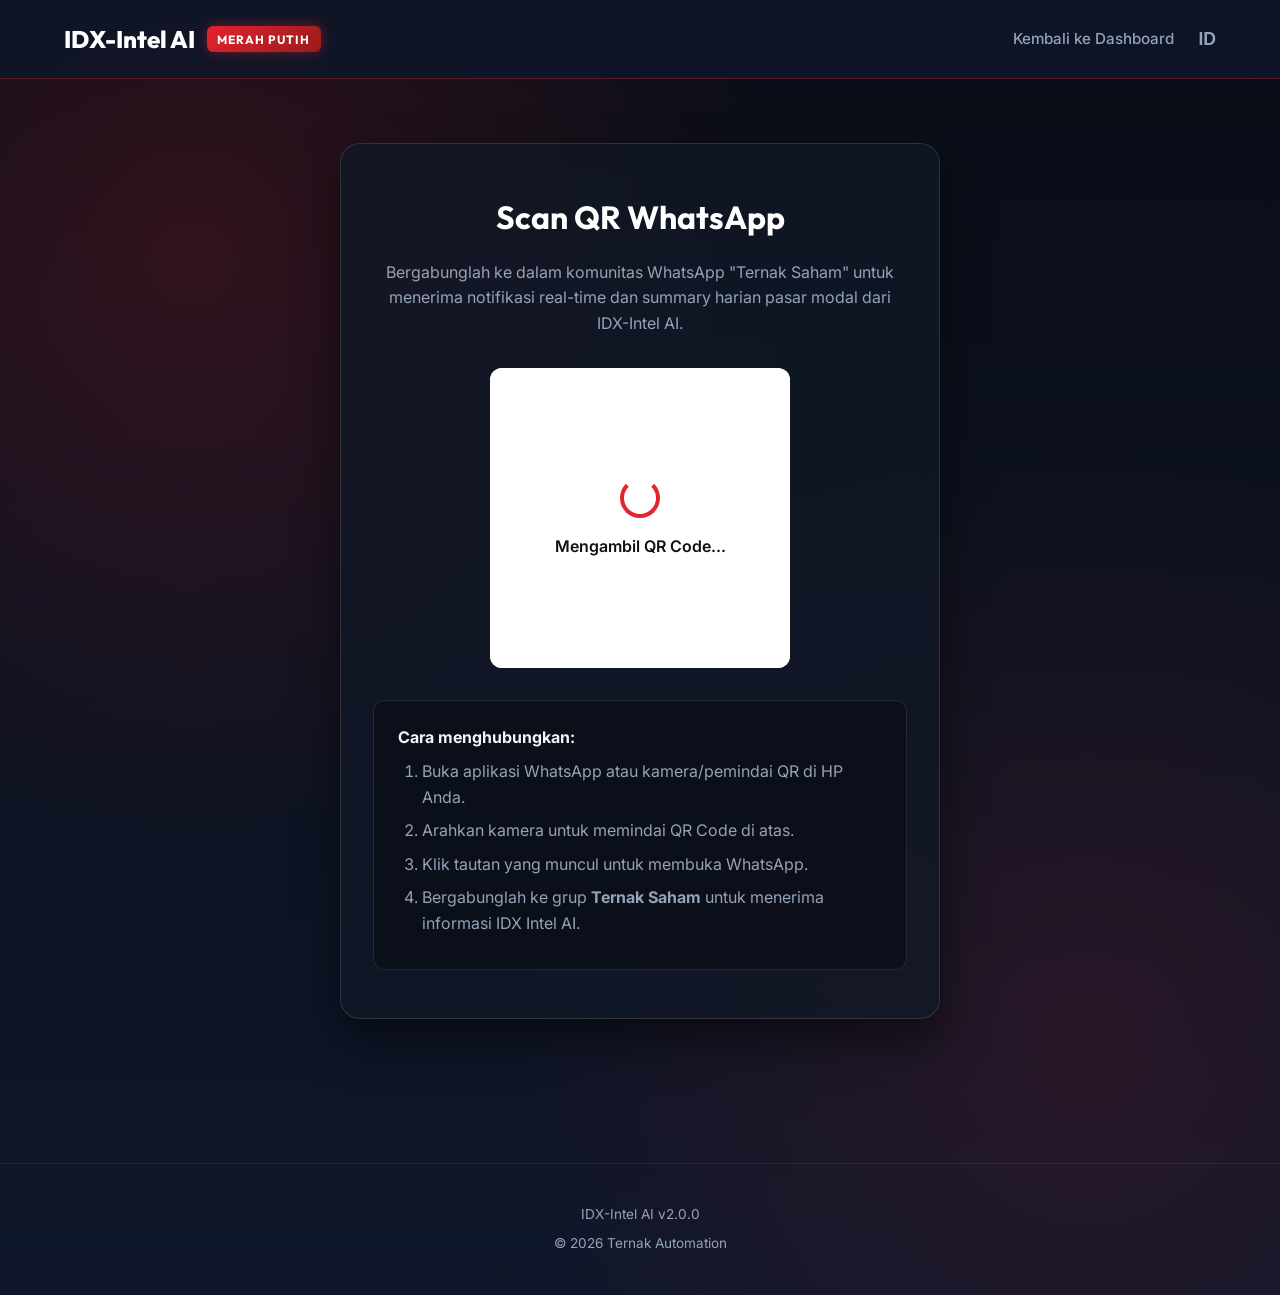
==== frontend/connect.html @ 6bd1521f "feat: initial commit for IDX-Intel AI fullstack monorepo" ====
<!DOCTYPE html>
<html lang="id">
<head>
    <meta charset="UTF-8">
    <meta name="viewport" content="width=device-width, initial-scale=1.0">
    <title>Connect WhatsApp - IDX-Intel AI</title>
    
    <!-- Google Fonts: Outfit & Inter -->
    <link rel="preconnect" href="https://fonts.googleapis.com">
    <link rel="preconnect" href="https://fonts.gstatic.com" crossorigin>
    <link href="https://fonts.googleapis.com/css2?family=Inter:wght@400;500;600;700&family=Outfit:wght@600;700;800&display=swap" rel="stylesheet">
    
    <!-- Shared Styles -->
    <link rel="stylesheet" href="/frontend/style.css">
    
    <style>
        .connect-container {
            max-width: 600px;
            margin: 4rem auto;
            background: var(--card-bg);
            border: 1px solid var(--card-border);
            border-radius: 20px;
            padding: 3rem 2rem;
            text-align: center;
            backdrop-filter: blur(12px);
            box-shadow: 0 20px 45px rgba(0, 0, 0, 0.5);
        }

        .qr-placeholder {
            width: 300px;
            height: 300px;
            background: #FFFFFF;
            margin: 2rem auto;
            border-radius: 12px;
            display: flex;
            align-items: center;
            justify-content: center;
            padding: 1rem;
            position: relative;
        }

        .qr-placeholder img {
            max-width: 100%;
            max-height: 100%;
            opacity: 0.5;
        }

        .qr-loading-overlay {
            position: absolute;
            inset: 0;
            background: rgba(255,255,255,0.8);
            display: flex;
            flex-direction: column;
            align-items: center;
            justify-content: center;
            color: #111;
            font-weight: 600;
            border-radius: 12px;
        }

        .spinner {
            width: 40px;
            height: 40px;
            border: 4px solid var(--merah-primary);
            border-top-color: transparent;
            border-radius: 50%;
            animation: spin 1s linear infinite;
            margin-bottom: 1rem;
        }

        @keyframes spin {
            to { transform: rotate(360deg); }
        }

        .steps {
            text-align: left;
            margin-top: 2rem;
            background: rgba(0,0,0,0.3);
            padding: 1.5rem;
            border-radius: 12px;
            border: 1px solid rgba(255,255,255,0.1);
        }

        .steps ol {
            padding-left: 1.5rem;
            color: var(--text-sub);
            margin-top: 0.5rem;
        }

        .steps li {
            margin-bottom: 0.5rem;
        }
    </style>
</head>
<body>

    <!-- NAVBAR -->
    <header class="navbar">
        <a href="index.html" class="logo">
            <span data-i18n="nav.brand">IDX-Intel AI</span>
            <span class="logo-badge" data-i18n="nav.badge">MERAH PUTIH</span>
        </a>
        <nav class="nav-links">
            <a href="index.html" class="nav-link" data-i18n="nav.back">Kembali ke Dashboard</a>
            <button id="langToggle" class="nav-link" style="background:none;border:none;cursor:pointer;font-size:1.1rem;font-weight:700;display:flex;align-items:center;gap:0.3rem;" onclick="toggleLanguage()">ID</button>
        </nav>
    </header>

    <main class="dashboard-grid">
        <div class="connect-container">
            <h2 style="font-size: 2rem; margin-bottom: 1rem;" data-i18n="connect.title">Scan QR WhatsApp</h2>
            <p style="color: var(--text-sub);" data-i18n="connect.desc">Bergabunglah ke dalam komunitas WhatsApp "Ternak Saham" untuk menerima notifikasi real-time dan summary harian pasar modal dari IDX-Intel AI.</p>
            
            <div class="qr-placeholder" id="qrContainer">
                <div class="qr-loading-overlay" id="qrLoader">
                    <div class="spinner"></div>
                    <span data-i18n="connect.loading">Mengambil QR Code...</span>
                </div>
                <!-- WAHA QR endpoint typically exposed at /api/sessions/default/auth/qr -->
                <img src="" alt="QR Code" id="qrImage" style="display:none;">
            </div>

            <div class="steps">
                <strong data-i18n="connect.instructions">Cara menghubungkan:</strong>
                <ol>
                    <li data-i18n="connect.step1">Buka aplikasi WhatsApp atau kamera/pemindai QR di HP Anda.</li>
                    <li data-i18n="connect.step2">Arahkan kamera untuk memindai QR Code di atas.</li>
                    <li data-i18n="connect.step3">Klik tautan yang muncul untuk membuka WhatsApp.</li>
                    <li data-i18n="connect.step4">Bergabunglah ke grup <b>Ternak Saham</b> untuk menerima informasi IDX Intel AI.</li>
                </ol>
            </div>
        </div>
    </main>

    <!-- FOOTER -->
    <footer class="footer">
        <p data-i18n="footer.text">IDX-Intel AI v2.0.0</p>
        <p style="margin-top: 0.5rem;" data-i18n="footer.copy">© 2026 Ternak Automation</p>
    </footer>

    <!-- i18n logic extension -->
    <script src="/frontend/i18n.js"></script>
    <script>
        // Add specific translations for connect page to the loaded dictionaries
        translations.id["nav.back"] = "Kembali ke Dashboard";
        translations.id["connect.title"] = "Scan QR WhatsApp";
        translations.id["connect.desc"] = "Bergabunglah ke dalam komunitas WhatsApp \"Ternak Saham\" untuk menerima notifikasi real-time dan summary harian pasar modal dari IDX-Intel AI.";
        translations.id["connect.loading"] = "Mengambil QR Code...";
        translations.id["connect.instructions"] = "Cara menghubungkan:";
        translations.id["connect.step1"] = "Buka aplikasi WhatsApp atau kamera/pemindai QR di HP Anda.";
        translations.id["connect.step2"] = "Arahkan kamera untuk memindai QR Code di atas.";
        translations.id["connect.step3"] = "Klik tautan yang muncul untuk membuka WhatsApp.";
        translations.id["connect.step4"] = "Bergabunglah ke grup <b>Ternak Saham</b> untuk menerima informasi IDX Intel AI.";

        translations.en["nav.back"] = "Back to Dashboard";
        translations.en["connect.title"] = "Scan WhatsApp QR";
        translations.en["connect.desc"] = "Join the \"Ternak Saham\" WhatsApp community to receive real-time notifications and daily market summaries from IDX-Intel AI.";
        translations.en["connect.loading"] = "Fetching QR Code...";
        translations.en["connect.instructions"] = "How to join:";
        translations.en["connect.step1"] = "Open WhatsApp or a QR scanner on your phone.";
        translations.en["connect.step2"] = "Point your camera to scan the QR Code above.";
        translations.en["connect.step3"] = "Tap the link that appears to open WhatsApp.";
        translations.en["connect.step4"] = "Join the <b>Ternak Saham</b> group to receive IDX Intel AI information.";

        // Mocking WAHA API QR fetch (Usually available on port 3001)
        setTimeout(() => {
            const qrLoader = document.getElementById('qrLoader');
            const qrImage = document.getElementById('qrImage');
            
            qrLoader.style.display = 'none';
            // Use the WhatsApp Group Invite link as the QR code data
            const waGroupLink = encodeURIComponent("https://chat.whatsapp.com/CJVb20tuP5XLipAsG0xHib?s=cl&p=a&mlu=4");
            qrImage.src = `https://api.qrserver.com/v1/create-qr-code/?size=250x250&data=${waGroupLink}`;
            qrImage.style.display = 'block';
            qrImage.style.opacity = '1';
        }, 2000);
    </script>
</body>
</html>
---- frontend/style.css ----
:root {
            /* MERAH PUTIH & GLASSMORPHISM DESIGN TOKENS */
            --merah-primary: #E1242E;
            --merah-glow: rgba(225, 36, 46, 0.45);
            --merah-dark: #B91C1C;
            --putih-pure: #FFFFFF;
            --putih-muted: #F8FAFC;
            --bg-dark: #090D16;
            --card-bg: rgba(17, 24, 39, 0.75);
            --card-border: rgba(255, 255, 255, 0.12);
            --badge-konglo: #DC2626;
            --badge-backdoor: #2563EB;
            --badge-irrelevant: #64748B;
            --badge-buy: #10B981;
            --text-main: #F1F5F9;
            --text-sub: #94A3B8;
        }

        * {
            box-sizing: border-box;
            margin: 0;
            padding: 0;
        }

        body {
            background-color: var(--bg-dark);
            background-image:
                radial-gradient(circle at 15% 20%, rgba(225, 36, 46, 0.18) 0%, transparent 40%),
                radial-gradient(circle at 85% 80%, rgba(225, 36, 46, 0.12) 0%, transparent 40%),
                linear-gradient(to bottom, #090D16, #0F172A);
            color: var(--text-main);
            font-family: 'Inter', -apple-system, BlinkMacSystemFont, sans-serif;
            min-height: 100vh;
            line-height: 1.6;
            overflow-x: hidden;
        }

        h1,
        h2,
        h3,
        h4 {
            font-family: 'Outfit', sans-serif;
            font-weight: 700;
            color: var(--putih-pure);
        }

        /* HEADER NAV (MERAH PUTIH EDITION) */
        .navbar {
            display: flex;
            justify-content: space-between;
            align-items: center;
            padding: 1.25rem 5%;
            background: rgba(15, 23, 42, 0.85);
            backdrop-filter: blur(16px);
            border-bottom: 1px solid rgba(225, 36, 46, 0.35);
            position: sticky;
            top: 0;
            z-index: 100;
        }

        .logo {
            display: flex;
            align-items: center;
            gap: 0.75rem;
            font-family: 'Outfit', sans-serif;
            font-size: 1.5rem;
            font-weight: 800;
            color: var(--putih-pure);
            text-decoration: none;
        }

        .logo-badge {
            background: linear-gradient(135deg, var(--merah-primary), #991B1B);
            color: var(--putih-pure);
            padding: 0.2rem 0.65rem;
            border-radius: 6px;
            font-size: 0.75rem;
            font-weight: 700;
            letter-spacing: 1px;
            box-shadow: 0 0 12px var(--merah-glow);
        }

        .nav-links {
            display: flex;
            gap: 1.5rem;
            align-items: center;
        }

        .nav-link {
            color: var(--text-sub);
            text-decoration: none;
            font-weight: 500;
            font-size: 0.95rem;
            transition: color 0.2s;
        }

        .nav-link:hover {
            color: var(--putih-pure);
        }

        .btn-patriot {
            background: linear-gradient(135deg, var(--merah-primary), var(--merah-dark));
            color: var(--putih-pure);
            border: 1px solid rgba(255, 255, 255, 0.2);
            padding: 0.55rem 1.25rem;
            border-radius: 8px;
            font-weight: 600;
            font-size: 0.9rem;
            cursor: pointer;
            transition: all 0.3s cubic-bezier(0.4, 0, 0.2, 1);
            text-decoration: none;
            box-shadow: 0 4px 15px var(--merah-glow);
        }

        .btn-patriot:hover {
            transform: translateY(-2px);
            box-shadow: 0 6px 22px rgba(225, 36, 46, 0.7);
        }

        /* HERO SECTION */
        .hero {
            max-width: 1280px;
            margin: 0 auto;
            padding: 4.5rem 5% 3rem;
            text-align: center;
        }

        .patriot-ribbon {
            display: inline-flex;
            align-items: center;
            gap: 0.5rem;
            background: rgba(225, 36, 46, 0.15);
            border: 1px solid rgba(225, 36, 46, 0.4);
            color: #FCA5A5;
            padding: 0.35rem 1rem;
            border-radius: 50px;
            font-size: 0.85rem;
            font-weight: 600;
            margin-bottom: 1.5rem;
        }

        .hero h1 {
            font-size: 3.25rem;
            line-height: 1.15;
            margin-bottom: 1.25rem;
            background: linear-gradient(to right, #FFFFFF, #F8FAFC, #FECACA);
            -webkit-background-clip: text;
            background-clip: text;
            -webkit-text-fill-color: transparent;
        }

        .hero p {
            font-size: 1.2rem;
            color: var(--text-sub);
            max-width: 780px;
            margin: 0 auto 2.5rem;
        }

        /* SYSTEM STATUS BAR */
        .status-grid {
            display: grid;
            grid-template-columns: repeat(auto-fit, minmax(220px, 1fr));
            gap: 1rem;
            max-width: 1100px;
            margin: 0 auto 3rem;
            padding: 1.25rem;
            background: var(--card-bg);
            border: 1px solid var(--card-border);
            border-radius: 16px;
            backdrop-filter: blur(12px);
        }

        .status-item {
            display: flex;
            align-items: center;
            justify-content: center;
            gap: 0.75rem;
            padding: 0.5rem;
        }

        .status-dot {
            width: 10px;
            height: 10px;
            background-color: #10B981;
            border-radius: 50%;
            box-shadow: 0 0 10px #10B981;
            animation: pulse 2s infinite;
        }

        @keyframes pulse {
            0% {
                transform: scale(1);
                opacity: 1;
            }

            50% {
                transform: scale(1.3);
                opacity: 0.7;
            }

            100% {
                transform: scale(1);
                opacity: 1;
            }
        }

        .status-label {
            font-size: 0.9rem;
            font-weight: 600;
            color: var(--putih-pure);
        }

        .status-val {
            font-size: 0.8rem;
            color: #10B981;
            font-weight: 700;
        }

        /* MAIN CONTENT GRID: SINGLE COLUMN */
        .dashboard-grid {
            display: flex;
            flex-direction: column;
            gap: 2rem;
            max-width: 1280px;
            margin: 0 auto;
            padding: 0 5% 5rem;
        }

        @media (max-width: 992px) {
            .dashboard-grid {
                grid-template-columns: 1fr;
            }
        }

        /* LEFT COLUMN: LIVE CORPORATE ACTION CARDS */
        .feed-section {
            display: flex;
            flex-direction: column;
            gap: 1.5rem;
        }

        .section-header {
            display: flex;
            justify-content: space-between;
            align-items: center;
        }

        .section-title {
            font-size: 1.5rem;
            display: flex;
            align-items: center;
            gap: 0.5rem;
        }

        .filter-buttons {
            display: flex;
            gap: 0.5rem;
            flex-wrap: wrap;
        }

        .filter-btn {
            background: rgba(255, 255, 255, 0.06);
            border: 1px solid rgba(255, 255, 255, 0.15);
            color: var(--text-sub);
            padding: 0.4rem 0.85rem;
            border-radius: 8px;
            font-size: 0.8rem;
            font-weight: 600;
            cursor: pointer;
            transition: all 0.2s;
        }

        .filter-btn.active,
        .filter-btn:hover {
            background: var(--merah-primary);
            color: var(--putih-pure);
            border-color: var(--merah-primary);
            box-shadow: 0 0 12px var(--merah-glow);
        }

        /* CORPORATE EVENT CARD */
        .event-card {
            background: var(--card-bg);
            border: 1px solid var(--card-border);
            border-radius: 16px;
            padding: 1.5rem;
            backdrop-filter: blur(12px);
            transition: all 0.3s ease;
            position: relative;
            overflow: hidden;
        }

        .event-card::before {
            content: '';
            position: absolute;
            top: 0;
            left: 0;
            width: 4px;
            height: 100%;
            background: var(--merah-primary);
        }

        .event-card:hover {
            transform: translateY(-4px);
            border-color: rgba(225, 36, 46, 0.5);
            box-shadow: 0 12px 28px rgba(0, 0, 0, 0.5);
        }

        .card-top {
            display: flex;
            justify-content: space-between;
            align-items: center;
            margin-bottom: 0.85rem;
        }

        .ticker-badge {
            font-family: 'Outfit', sans-serif;
            font-size: 1.25rem;
            font-weight: 800;
            color: var(--putih-pure);
            display: flex;
            align-items: center;
            gap: 0.5rem;
        }

        .category-badge {
            padding: 0.25rem 0.65rem;
            border-radius: 6px;
            font-size: 0.75rem;
            font-weight: 700;
            text-transform: uppercase;
            letter-spacing: 0.5px;
        }

        .category-konglo {
            background: rgba(220, 38, 38, 0.2);
            color: #F87171;
            border: 1px solid rgba(220, 38, 38, 0.5);
        }

        .category-backdoor {
            background: rgba(37, 99, 235, 0.2);
            color: #60A5FA;
            border: 1px solid rgba(37, 99, 235, 0.5);
        }

        .category-irrelevant {
            background: rgba(100, 116, 139, 0.2);
            color: #94A3B8;
            border: 1px solid rgba(100, 116, 139, 0.5);
        }

        .event-title {
            font-size: 1.15rem;
            font-weight: 700;
            color: var(--putih-pure);
            margin-bottom: 0.75rem;
        }

        .event-impact {
            font-size: 0.95rem;
            color: var(--text-sub);
            margin-bottom: 1rem;
            background: rgba(0, 0, 0, 0.25);
            padding: 0.85rem;
            border-radius: 10px;
            border-left: 2px solid var(--merah-primary);
        }

        .card-meta {
            display: flex;
            justify-content: space-between;
            align-items: center;
            border-top: 1px solid rgba(255, 255, 255, 0.08);
            padding-top: 0.85rem;
            font-size: 0.85rem;
        }

        .meta-item {
            display: flex;
            flex-direction: column;
            gap: 0.15rem;
        }

        .meta-label {
            font-size: 0.7rem;
            color: var(--text-sub);
            text-transform: uppercase;
            letter-spacing: 0.5px;
        }

        .meta-value {
            font-weight: 600;
            color: var(--putih-pure);
        }

        .recom-badge {
            display: inline-flex;
            align-items: center;
            gap: 0.4rem;
            padding: 0.3rem 0.75rem;
            border-radius: 50px;
            font-weight: 700;
            font-size: 0.8rem;
        }

        .recom-strong {
            background: linear-gradient(135deg, #DC2626, #991B1B);
            color: #FFFFFF;
            box-shadow: 0 0 12px rgba(220, 38, 38, 0.6);
        }

        .recom-buy {
            background: rgba(16, 185, 129, 0.2);
            color: #34D399;
            border: 1px solid rgba(16, 185, 129, 0.4);
        }

        .recom-hold {
            background: rgba(245, 158, 11, 0.2);
            color: #FBBF24;
            border: 1px solid rgba(245, 158, 11, 0.4);
        }

        .konglo-name {
            color: #FCA5A5;
            font-weight: 600;
        }

        /* RIGHT COLUMN: INTERACTIVE WHATSAPP SIMULATOR */
        .simulator-section {
            display: flex;
            flex-direction: column;
            gap: 1rem;
        }

        .phone-frame {
            background: #111B21;
            border: 3px solid rgba(255, 255, 255, 0.15);
            border-radius: 28px;
            overflow: hidden;
            box-shadow: 0 20px 45px rgba(0, 0, 0, 0.7);
            display: flex;
            flex-direction: column;
            height: 540px;
        }

        .wa-header {
            background: #202C33;
            padding: 1rem;
            display: flex;
            align-items: center;
            gap: 0.75rem;
            border-bottom: 1px solid rgba(255, 255, 255, 0.08);
        }

        .wa-avatar {
            width: 40px;
            height: 40px;
            background: linear-gradient(135deg, var(--merah-primary), #991B1B);
            border-radius: 50%;
            display: flex;
            align-items: center;
            justify-content: center;
            font-weight: 800;
            font-size: 1.1rem;
            color: #FFFFFF;
            box-shadow: 0 0 10px var(--merah-glow);
        }

        .wa-title {
            font-weight: 700;
            font-size: 1rem;
            color: #E9EDEF;
        }

        .wa-status {
            font-size: 0.75rem;
            color: #8696A0;
        }

        .wa-chat-area {
            flex: 1;
            background: #0B141A;
            background-image: radial-gradient(circle at center, rgba(225, 36, 46, 0.05) 0%, transparent 60%);
            padding: 1rem;
            overflow-y: auto;
            display: flex;
            flex-direction: column;
            gap: 0.85rem;
        }

        .wa-msg {
            max-width: 85%;
            padding: 0.75rem 1rem;
            border-radius: 12px;
            font-size: 0.85rem;
            line-height: 1.4;
            position: relative;
            word-break: break-word;
            white-space: pre-line;
        }

        .wa-msg.inbound {
            background: #202C33;
            color: #E9EDEF;
            align-self: flex-start;
            border-top-left-radius: 4px;
        }

        .wa-msg.outbound {
            background: #005C4B;
            color: #E9EDEF;
            align-self: flex-end;
            border-top-right-radius: 4px;
        }

        .wa-time {
            font-size: 0.65rem;
            color: #8696A0;
            text-align: right;
            margin-top: 0.35rem;
        }

        .quick-chips {
            display: flex;
            gap: 0.4rem;
            flex-wrap: wrap;
            padding: 0.5rem 0.75rem;
            background: #1F2C34;
            border-top: 1px solid rgba(255, 255, 255, 0.05);
        }

        .chip-btn {
            background: #2A3942;
            border: 1px solid rgba(255, 255, 255, 0.1);
            color: #E9EDEF;
            padding: 0.35rem 0.75rem;
            border-radius: 50px;
            font-size: 0.75rem;
            font-weight: 600;
            cursor: pointer;
            transition: all 0.2s;
        }

        .chip-btn:hover {
            background: var(--merah-primary);
            border-color: var(--merah-primary);
            color: #FFFFFF;
        }

        .wa-footer {
            background: #202C33;
            padding: 0.75rem;
            display: flex;
            gap: 0.5rem;
            align-items: center;
        }

        .wa-input {
            flex: 1;
            background: #2A3942;
            border: none;
            outline: none;
            padding: 0.65rem 1rem;
            border-radius: 20px;
            color: #E9EDEF;
            font-size: 0.85rem;
            font-family: inherit;
        }

        .wa-send-btn {
            background: var(--merah-primary);
            border: none;
            color: #FFFFFF;
            width: 38px;
            height: 38px;
            border-radius: 50%;
            cursor: pointer;
            display: flex;
            align-items: center;
            justify-content: center;
            font-weight: 700;
            transition: all 0.2s;
        }

        .wa-send-btn:hover {
            transform: scale(1.08);
            box-shadow: 0 0 12px var(--merah-glow);
        }

        /* LIVE PIPELINE TRIGGER BUTTON BAR */
        .trigger-section {
            max-width: 1280px;
            margin: 0 auto 4rem;
            padding: 3rem 5%;
            background: linear-gradient(135deg, rgba(17, 24, 39, 0.85), rgba(185, 28, 28, 0.15));
            border: 1px solid var(--card-border);
            border-radius: 20px;
            display: flex;
            flex-direction: column;
            justify-content: center;
            align-items: center;
            text-align: center;
            gap: 2rem;
        }

        .trigger-info h3 {
            font-size: 1.62rem;
            /* 20% bigger than 1.35rem */
            margin-bottom: 0.5rem;
        }

        .trigger-info p {
            color: var(--text-sub);
            font-size: 1.14rem;
            /* 20% bigger than 0.95rem */
        }

        .trigger-section .btn-patriot {
            font-size: 1.08rem;
            /* 20% bigger than 0.9rem */
            padding: 0.75rem 1.75rem;
        }

        /* FOOTER */
        .footer {
            text-align: center;
            padding: 2.5rem 5%;
            border-top: 1px solid rgba(255, 255, 255, 0.08);
            color: var(--text-sub);
            font-size: 0.85rem;
        }

        .merah-text {
            color: var(--merah-primary);
            font-weight: 700;
        }

        /* DEMO TOGGLE ANIMATIONS */
        .demo-hidden {
            display: none !important;
            opacity: 0;
            max-height: 0;
            overflow: hidden;
        }
        
        .demo-visible {
            display: flex;
            animation: fadeIn 0.8s ease-in-out forwards;
        }
        
        @keyframes fadeIn {
            0% {
                opacity: 0;
                transform: translateY(20px);
            }
            100% {
                opacity: 1;
                transform: translateY(0);
            }
        }

        /* FLOATING CHAT WIDGET */
        .chat-fab {
            position: fixed;
            bottom: 2rem;
            right: 2rem;
            width: 64px;
            height: 64px;
            background: linear-gradient(135deg, var(--merah-primary), var(--merah-dark));
            border-radius: 50%;
            display: flex;
            align-items: center;
            justify-content: center;
            color: var(--putih-pure);
            font-size: 32px;
            cursor: pointer;
            box-shadow: 0 4px 20px var(--merah-glow);
            z-index: 1000;
            border: 1px solid rgba(255, 255, 255, 0.2);
            transition: all 0.3s cubic-bezier(0.4, 0, 0.2, 1);
        }

        .chat-fab:hover {
            transform: scale(1.1);
            box-shadow: 0 6px 25px rgba(225, 36, 46, 0.7);
        }

        .floating-chat-widget {
            position: fixed;
            bottom: 7rem;
            right: 2rem;
            width: 340px;
            height: 500px;
            z-index: 999;
            opacity: 0;
            pointer-events: none;
            transform: translateY(20px);
            transition: all 0.4s cubic-bezier(0.4, 0, 0.2, 1);
        }

        .floating-chat-widget.active {
            opacity: 1;
            pointer-events: auto;
            transform: translateY(0);
        }

        .floating-chat-widget .phone-frame {
            height: 100%;
            border-radius: 20px;
        }

        @media (max-width: 480px) {
            .floating-chat-widget {
                width: calc(100% - 2rem);
                right: 1rem;
                bottom: 6rem;
                height: 500px;
            }
            .chat-fab {
                bottom: 1rem;
                right: 1rem;
                width: 56px;
                height: 56px;
                font-size: 28px;
            }
        }
        
        @keyframes spin {
            100% { transform: rotate(360deg); }
        }
        .spin-anim {
            animation: spin 0.5s linear;
        }
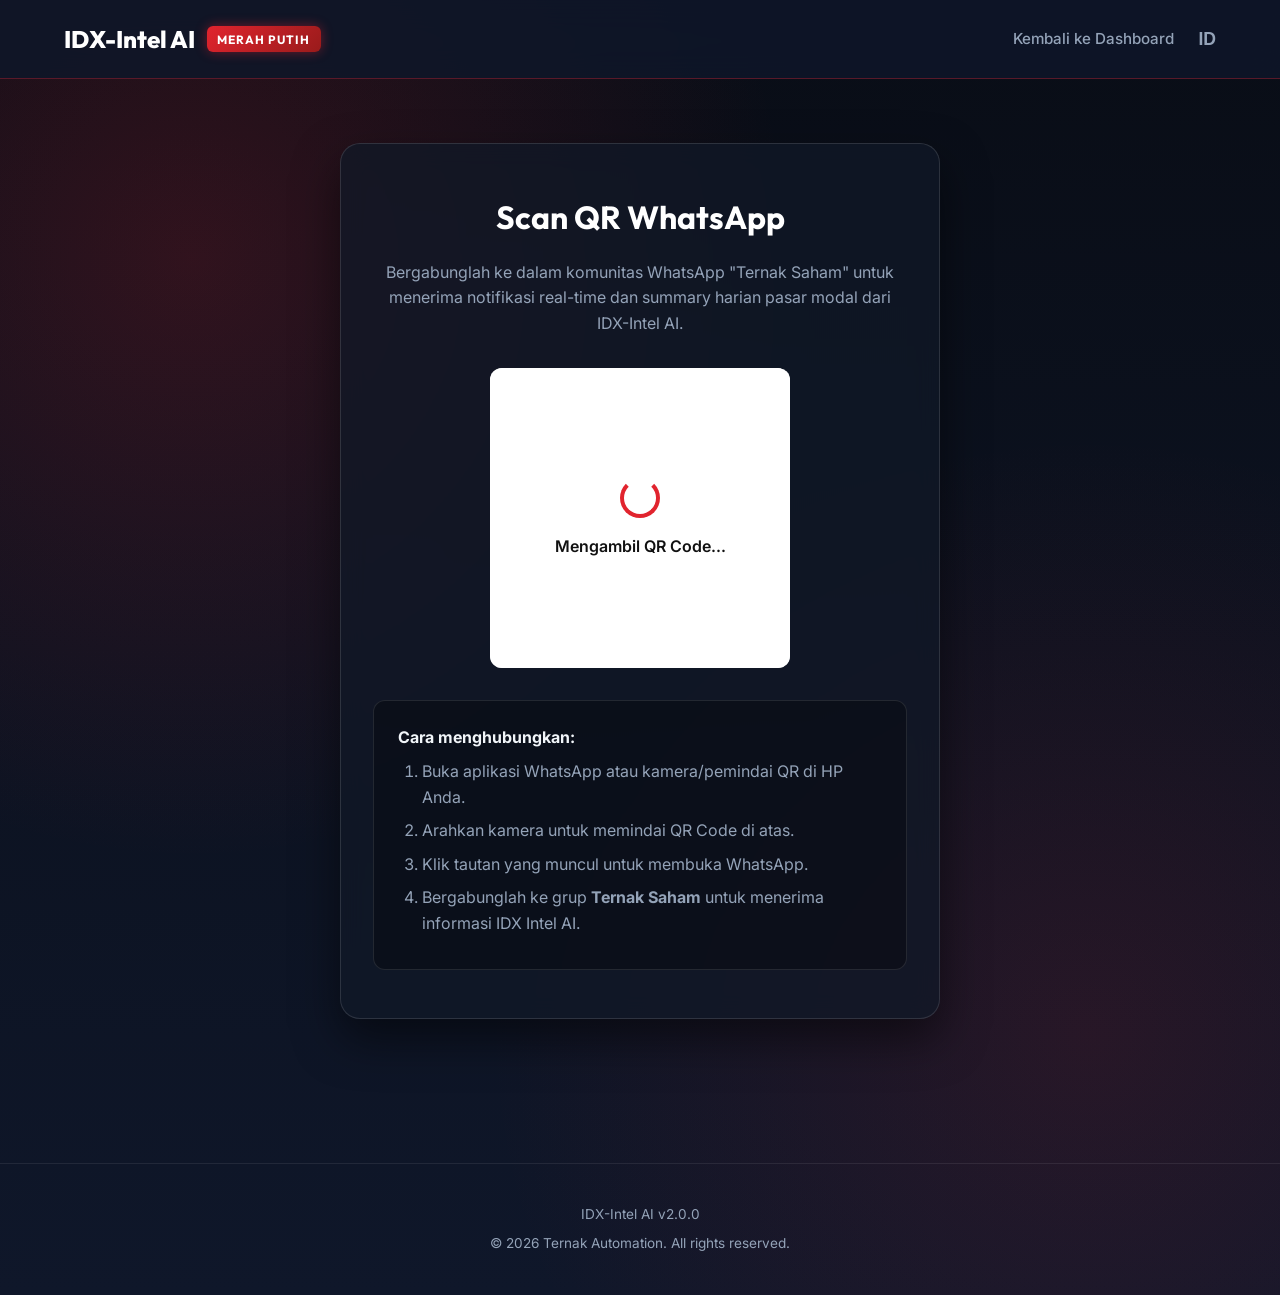
==== commit 3ae656d4: "feat: clean URLs and AI timeout/fallback improvements" ====
--- a/frontend/connect.html
+++ b/frontend/connect.html
@@ -11,7 +11,7 @@
     <link href="https://fonts.googleapis.com/css2?family=Inter:wght@400;500;600;700&family=Outfit:wght@600;700;800&display=swap" rel="stylesheet">
     
     <!-- Shared Styles -->
-    <link rel="stylesheet" href="/frontend/style.css">
+    <link rel="stylesheet" href="./style.css">
     
     <style>
         .connect-container {
@@ -96,12 +96,12 @@
 
     <!-- NAVBAR -->
     <header class="navbar">
-        <a href="index.html" class="logo">
+        <a href="./" class="logo">
             <span data-i18n="nav.brand">IDX-Intel AI</span>
             <span class="logo-badge" data-i18n="nav.badge">MERAH PUTIH</span>
         </a>
         <nav class="nav-links">
-            <a href="index.html" class="nav-link" data-i18n="nav.back">Kembali ke Dashboard</a>
+            <a href="./" class="nav-link" data-i18n="nav.back">Kembali ke Dashboard</a>
             <button id="langToggle" class="nav-link" style="background:none;border:none;cursor:pointer;font-size:1.1rem;font-weight:700;display:flex;align-items:center;gap:0.3rem;" onclick="toggleLanguage()">ID</button>
         </nav>
     </header>
@@ -139,7 +139,7 @@
     </footer>
 
     <!-- i18n logic extension -->
-    <script src="/frontend/i18n.js"></script>
+    <script src="./i18n.js"></script>
     <script>
         // Add specific translations for connect page to the loaded dictionaries
         translations.id["nav.back"] = "Kembali ke Dashboard";
--- a/frontend/style.css
+++ b/frontend/style.css
@@ -156,6 +156,373 @@
             margin: 0 auto 2.5rem;
         }
 
+        .hero-actions {
+            display: flex;
+            justify-content: center;
+            gap: 1rem;
+            margin-top: 2rem;
+            flex-wrap: wrap;
+        }
+
+        .btn-secondary {
+            background: transparent;
+            border: 1px solid rgba(225, 36, 46, 0.6);
+            color: var(--text-main);
+            padding: 0.85rem 2rem;
+            border-radius: 8px;
+            font-weight: 600;
+            font-size: 1.15rem;
+            text-decoration: none;
+            transition: all 0.3s ease;
+        }
+
+        .btn-secondary:hover {
+            background: rgba(225, 36, 46, 0.1);
+            border-color: var(--merah-primary);
+        }
+
+        .hero-actions .btn-patriot {
+            font-size: 1.15rem;
+            padding: 0.85rem 2rem;
+        }
+
+        /* GENERAL SECTION STYLES */
+        .problem-section, .filter-section, .deliverables-section, .authority-section, .pricing-section, .faq-section, .closer-section {
+            max-width: 1000px;
+            margin: 0 auto;
+            padding: 5rem 5%;
+        }
+
+        .section-title {
+            font-size: 2.2rem;
+            text-align: center;
+            margin-bottom: 2.5rem;
+            color: var(--putih-pure);
+            display: flex;
+            justify-content: center;
+            align-items: center;
+        }
+
+        .section-badge {
+            display: table;
+            margin: 0 auto 1rem;
+            background: rgba(225, 36, 46, 0.15);
+            color: #FCA5A5;
+            padding: 0.25rem 0.8rem;
+            border-radius: 4px;
+            font-size: 0.8rem;
+            font-weight: 700;
+            letter-spacing: 1px;
+            border: 1px solid rgba(225, 36, 46, 0.3);
+        }
+
+        /* PROBLEM SECTION */
+        .problem-section {
+            background: rgba(17, 24, 39, 0.4);
+            border-top: 1px solid rgba(255, 255, 255, 0.05);
+            border-bottom: 1px solid rgba(255, 255, 255, 0.05);
+            max-width: 100%;
+        }
+        
+        .problem-list {
+            list-style: none;
+            max-width: 800px;
+            margin: 0 auto;
+            padding: 0;
+        }
+        
+        .problem-list li {
+            font-size: 1.1rem;
+            margin-bottom: 1.25rem;
+            display: flex;
+            align-items: flex-start;
+            gap: 1rem;
+            background: rgba(255,255,255,0.03);
+            padding: 1rem;
+            border-radius: 8px;
+            border-left: 3px solid #ef4444;
+        }
+        
+        .problem-list i {
+            font-size: 1.4rem;
+            margin-top: 0.1rem;
+        }
+
+        /* FILTER SECTION */
+        .filter-grid {
+            display: grid;
+            grid-template-columns: 1fr 1fr;
+            gap: 2rem;
+        }
+
+        @media (max-width: 768px) {
+            .filter-grid {
+                grid-template-columns: 1fr;
+            }
+        }
+
+        .filter-card {
+            background: var(--card-bg);
+            border: 1px solid var(--card-border);
+            border-radius: 16px;
+            padding: 2rem;
+            backdrop-filter: blur(12px);
+        }
+
+        .filter-card.not-for-you {
+            border-top: 4px solid #ef4444;
+        }
+        
+        .filter-card.for-you {
+            border-top: 4px solid #22c55e;
+        }
+
+        .filter-card h3 {
+            margin-bottom: 1.5rem;
+            font-size: 1.3rem;
+            border-bottom: 1px solid rgba(255,255,255,0.1);
+            padding-bottom: 1rem;
+        }
+
+        .filter-card ul {
+            list-style: none;
+            padding: 0;
+        }
+
+        .filter-card li {
+            display: flex;
+            align-items: flex-start;
+            gap: 0.75rem;
+            margin-bottom: 1rem;
+            font-size: 1rem;
+            color: var(--text-sub);
+        }
+        
+        .filter-card i {
+            font-size: 1.2rem;
+            margin-top: 0.2rem;
+        }
+
+        /* DELIVERABLES SECTION */
+        .deliverables-grid {
+            display: grid;
+            grid-template-columns: repeat(auto-fit, minmax(300px, 1fr));
+            gap: 2rem;
+            max-width: 900px;
+            margin: 0 auto;
+        }
+
+        .deliverable-card {
+            background: linear-gradient(145deg, rgba(30,41,59,0.5), rgba(15,23,42,0.8));
+            border: 1px solid rgba(255, 255, 255, 0.08);
+            border-radius: 16px;
+            padding: 2rem;
+            text-align: center;
+            transition: transform 0.3s ease;
+        }
+
+        .deliverable-card:hover {
+            transform: translateY(-5px);
+            border-color: rgba(225, 36, 46, 0.4);
+        }
+
+        .deliverable-card .icon-wrapper {
+            width: 60px;
+            height: 60px;
+            background: rgba(225, 36, 46, 0.15);
+            border-radius: 50%;
+            display: flex;
+            align-items: center;
+            justify-content: center;
+            margin: 0 auto 1.5rem;
+            color: #FCA5A5;
+            font-size: 1.8rem;
+        }
+
+        .deliverable-card h3 {
+            font-size: 1.2rem;
+            margin-bottom: 1rem;
+        }
+
+        .deliverable-card p {
+            color: var(--text-sub);
+            font-size: 0.95rem;
+        }
+
+        /* AUTHORITY SECTION */
+        .authority-section {
+            text-align: center;
+            background: rgba(17, 24, 39, 0.4);
+            max-width: 100%;
+            border-top: 1px solid rgba(255, 255, 255, 0.05);
+            border-bottom: 1px solid rgba(255, 255, 255, 0.05);
+        }
+        
+        .auth-desc {
+            max-width: 700px;
+            margin: 0 auto;
+            color: var(--text-sub);
+            font-size: 1.1rem;
+            line-height: 1.7;
+        }
+
+        /* PRICING SECTION */
+        .pricing-card {
+            max-width: 500px;
+            margin: 0 auto;
+            background: linear-gradient(180deg, rgba(30,41,59,0.8) 0%, rgba(15,23,42,0.9) 100%);
+            border: 1px solid rgba(225, 36, 46, 0.3);
+            border-radius: 24px;
+            padding: 3rem 2.5rem;
+            text-align: center;
+            box-shadow: 0 20px 40px rgba(0,0,0,0.4), 0 0 20px rgba(225, 36, 46, 0.1);
+            position: relative;
+            overflow: hidden;
+        }
+
+        .pricing-card::before {
+            content: '';
+            position: absolute;
+            top: 0;
+            left: 0;
+            width: 100%;
+            height: 4px;
+            background: linear-gradient(90deg, var(--merah-primary), #ff7e85);
+        }
+
+        .pricing-badge {
+            display: inline-block;
+            background: rgba(255,255,255,0.1);
+            color: var(--putih-pure);
+            padding: 0.4rem 1rem;
+            border-radius: 50px;
+            font-size: 0.8rem;
+            font-weight: 600;
+            margin-bottom: 1.5rem;
+        }
+
+        .pricing-price {
+            margin-bottom: 2rem;
+        }
+
+        .strikethrough {
+            display: block;
+            text-decoration: line-through;
+            color: #ef4444;
+            font-size: 1.2rem;
+            opacity: 0.8;
+            margin-bottom: 0.2rem;
+        }
+
+        .free-price {
+            font-size: 4rem;
+            font-weight: 800;
+            color: var(--putih-pure);
+            font-family: 'Outfit', sans-serif;
+            line-height: 1;
+        }
+
+        .free-tag {
+            color: #10B981;
+            font-size: 1.2rem;
+            font-weight: 700;
+            vertical-align: top;
+            margin-left: 0.5rem;
+        }
+
+        .pricing-features {
+            list-style: none;
+            padding: 0;
+            margin-bottom: 2.5rem;
+            text-align: left;
+        }
+
+        .pricing-features li {
+            display: flex;
+            align-items: flex-start;
+            gap: 0.75rem;
+            margin-bottom: 1rem;
+            font-size: 1rem;
+            color: var(--text-main);
+        }
+
+        .pricing-features i {
+            color: #10B981;
+            font-size: 1.4rem;
+            flex-shrink: 0;
+        }
+
+        .btn-block {
+            display: block;
+            width: 100%;
+            padding: 1rem;
+            font-size: 1.1rem;
+        }
+
+        /* FAQ SECTION */
+        .faq-accordion {
+            max-width: 800px;
+            margin: 0 auto;
+        }
+
+        .faq-item {
+            border-bottom: 1px solid rgba(255, 255, 255, 0.1);
+            margin-bottom: 1rem;
+        }
+
+        .faq-question {
+            width: 100%;
+            background: none;
+            border: none;
+            color: var(--putih-pure);
+            font-size: 1.1rem;
+            font-weight: 600;
+            text-align: left;
+            padding: 1rem 0;
+            display: flex;
+            justify-content: space-between;
+            align-items: center;
+            cursor: pointer;
+            font-family: inherit;
+        }
+
+        .faq-question i {
+            transition: transform 0.3s ease;
+        }
+
+        .faq-answer {
+            max-height: 0;
+            overflow: hidden;
+            transition: max-height 0.3s ease;
+            color: var(--text-sub);
+        }
+
+        .faq-answer p {
+            padding-bottom: 1.5rem;
+            line-height: 1.6;
+        }
+
+        .faq-item.active .faq-question i {
+            transform: rotate(180deg);
+        }
+
+        .faq-item.active .faq-answer {
+            max-height: 200px;
+        }
+
+        /* CLOSER SECTION */
+        .closer-section {
+            text-align: center;
+            background: linear-gradient(180deg, rgba(17,24,39,0) 0%, rgba(225,36,46,0.05) 100%);
+            max-width: 100%;
+            border-top: 1px solid rgba(255,255,255,0.05);
+            padding-bottom: 6rem;
+        }
+
+        .closer-section .section-title {
+            font-size: 2.64rem;
+        }
+
         /* SYSTEM STATUS BAR */
         .status-grid {
             display: grid;
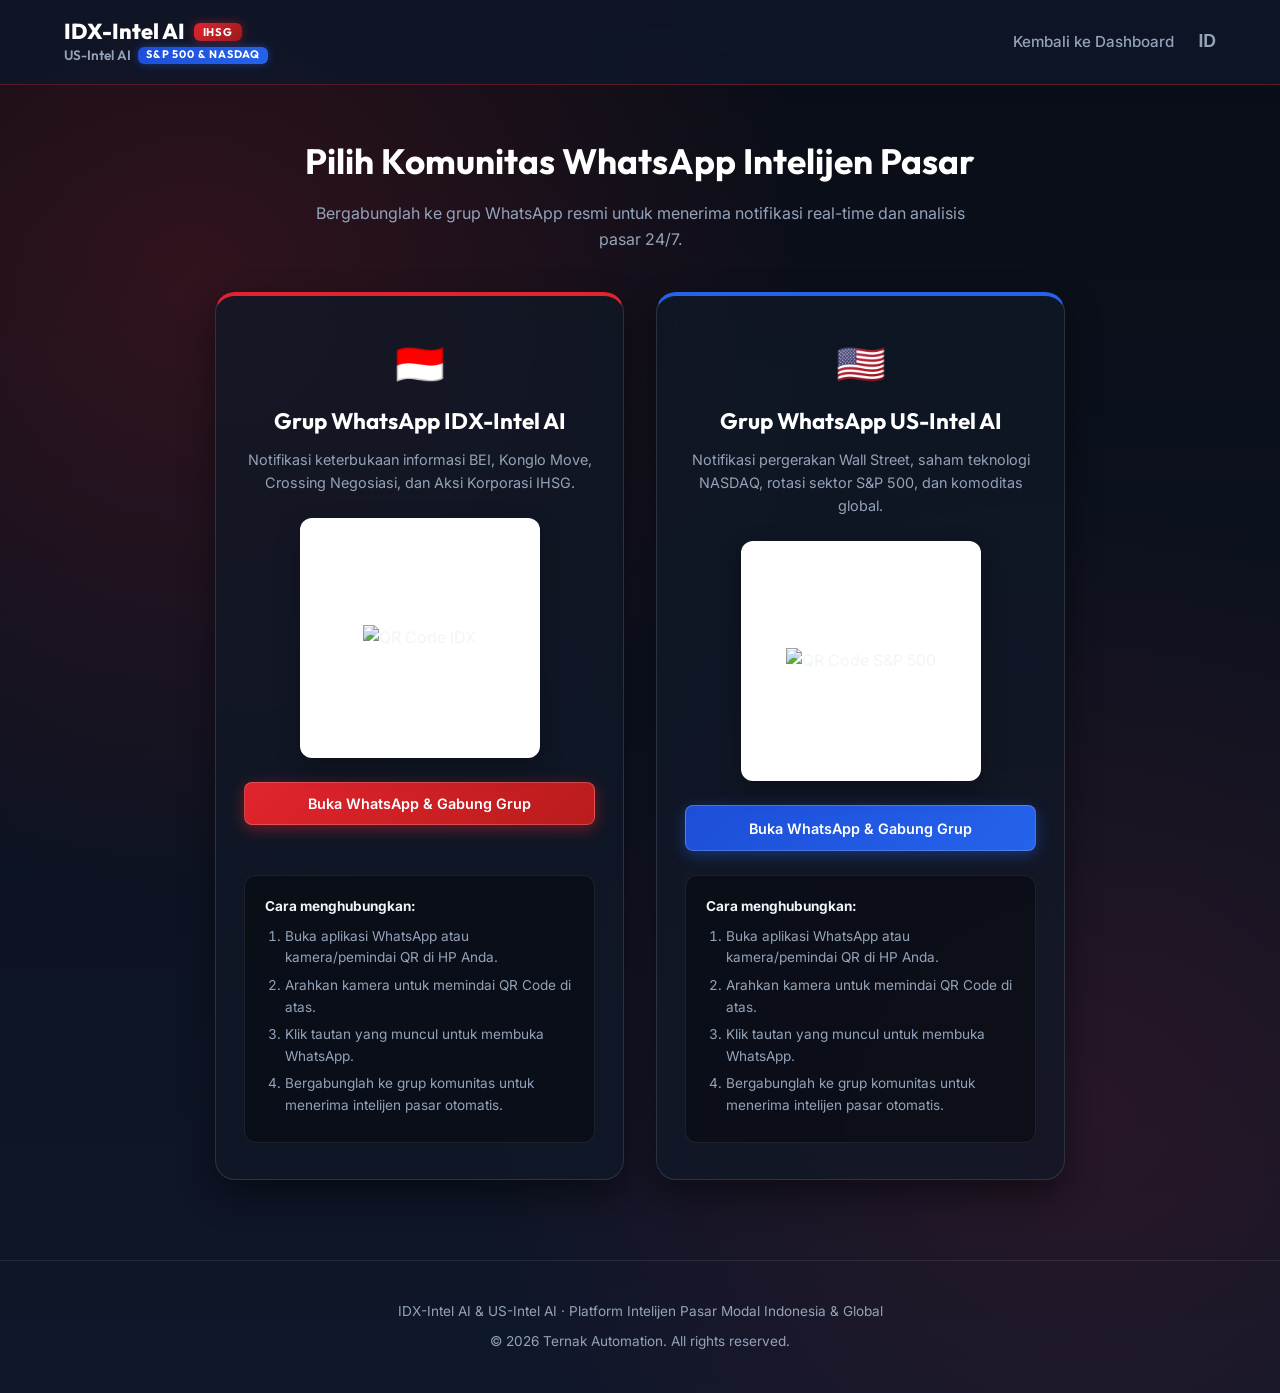
==== commit c082b78d: "feat: add us & macro global news" ====
--- a/frontend/connect.html
+++ b/frontend/connect.html
@@ -1,54 +1,52 @@
 <!DOCTYPE html>
 <html lang="id">
+
 <head>
     <meta charset="UTF-8">
     <meta name="viewport" content="width=device-width, initial-scale=1.0">
-    <title>Connect WhatsApp - IDX-Intel AI</title>
-    
+    <title>Connect WhatsApp - IDX-Intel AI & US-Intel AI</title>
+
     <!-- Google Fonts: Outfit & Inter -->
     <link rel="preconnect" href="https://fonts.googleapis.com">
     <link rel="preconnect" href="https://fonts.gstatic.com" crossorigin>
-    <link href="https://fonts.googleapis.com/css2?family=Inter:wght@400;500;600;700&family=Outfit:wght@600;700;800&display=swap" rel="stylesheet">
-    
+    <link
+        href="https://fonts.googleapis.com/css2?family=Inter:wght@400;500;600;700&family=Outfit:wght@600;700;800&display=swap"
+        rel="stylesheet">
+
     <!-- Shared Styles -->
-    <link rel="stylesheet" href="./style.css">
-    
+    <link rel="stylesheet" href="./style.css?v=3.0">
+
     <style>
-        .connect-container {
-            max-width: 600px;
-            margin: 4rem auto;
-            background: var(--card-bg);
-            border: 1px solid var(--card-border);
-            border-radius: 20px;
-            padding: 3rem 2rem;
+        .connect-wrapper {
+            max-width: 1050px;
+            margin: 3rem auto 5rem;
+            padding: 0 1.5rem;
             text-align: center;
-            backdrop-filter: blur(12px);
-            box-shadow: 0 20px 45px rgba(0, 0, 0, 0.5);
         }
 
         .qr-placeholder {
-            width: 300px;
-            height: 300px;
+            width: 240px;
+            height: 240px;
             background: #FFFFFF;
-            margin: 2rem auto;
+            margin: 1.5rem auto;
             border-radius: 12px;
             display: flex;
             align-items: center;
             justify-content: center;
-            padding: 1rem;
+            padding: 0.75rem;
             position: relative;
+            box-shadow: 0 8px 25px rgba(0, 0, 0, 0.3);
         }
 
         .qr-placeholder img {
             max-width: 100%;
             max-height: 100%;
-            opacity: 0.5;
         }
 
         .qr-loading-overlay {
             position: absolute;
             inset: 0;
-            background: rgba(255,255,255,0.8);
+            background: rgba(255, 255, 255, 0.9);
             display: flex;
             flex-direction: column;
             align-items: center;
@@ -56,124 +54,190 @@
             color: #111;
             font-weight: 600;
             border-radius: 12px;
+            font-size: 0.85rem;
         }
 
         .spinner {
-            width: 40px;
-            height: 40px;
+            width: 36px;
+            height: 36px;
             border: 4px solid var(--merah-primary);
             border-top-color: transparent;
             border-radius: 50%;
             animation: spin 1s linear infinite;
-            margin-bottom: 1rem;
+            margin-bottom: 0.75rem;
+        }
+
+        .spinner-blue {
+            border-color: #2563EB;
+            border-top-color: transparent;
         }
 
         @keyframes spin {
-            to { transform: rotate(360deg); }
+            to {
+                transform: rotate(360deg);
+            }
         }
 
         .steps {
             text-align: left;
-            margin-top: 2rem;
-            background: rgba(0,0,0,0.3);
-            padding: 1.5rem;
+            margin-top: 1.5rem;
+            background: rgba(0, 0, 0, 0.35);
+            padding: 1.25rem;
             border-radius: 12px;
-            border: 1px solid rgba(255,255,255,0.1);
+            border: 1px solid rgba(255, 255, 255, 0.08);
+            font-size: 0.85rem;
         }
 
         .steps ol {
-            padding-left: 1.5rem;
+            padding-left: 1.25rem;
             color: var(--text-sub);
             margin-top: 0.5rem;
         }
 
         .steps li {
-            margin-bottom: 0.5rem;
+            margin-bottom: 0.35rem;
         }
     </style>
 </head>
+
 <body>
 
     <!-- NAVBAR -->
     <header class="navbar">
-        <a href="./" class="logo">
-            <span data-i18n="nav.brand">IDX-Intel AI</span>
-            <span class="logo-badge" data-i18n="nav.badge">MERAH PUTIH</span>
+        <a href="./" class="logo logo-stacked">
+            <div class="logo-row-main">
+                <span data-i18n="nav.brand">IDX-Intel AI</span>
+                <span class="logo-badge" data-i18n="nav.badge">IHSG</span>
+            </div>
+            <div class="logo-row-sub">
+                <span data-i18n="nav.us_brand">US-Intel AI</span>
+                <span class="logo-badge-us" data-i18n="nav.badge_us">S&P 500 & NASDAQ</span>
+            </div>
         </a>
         <nav class="nav-links">
             <a href="./" class="nav-link" data-i18n="nav.back">Kembali ke Dashboard</a>
-            <button id="langToggle" class="nav-link" style="background:none;border:none;cursor:pointer;font-size:1.1rem;font-weight:700;display:flex;align-items:center;gap:0.3rem;" onclick="toggleLanguage()">ID</button>
+            <button id="langToggle" class="nav-link"
+                style="background:none;border:none;cursor:pointer;font-size:1.1rem;font-weight:700;display:flex;align-items:center;gap:0.3rem;"
+                onclick="toggleLanguage()">ID</button>
         </nav>
     </header>
 
-    <main class="dashboard-grid">
-        <div class="connect-container">
-            <h2 style="font-size: 2rem; margin-bottom: 1rem;" data-i18n="connect.title">Scan QR WhatsApp</h2>
-            <p style="color: var(--text-sub);" data-i18n="connect.desc">Bergabunglah ke dalam komunitas WhatsApp "Ternak Saham" untuk menerima notifikasi real-time dan summary harian pasar modal dari IDX-Intel AI.</p>
-            
-            <div class="qr-placeholder" id="qrContainer">
-                <div class="qr-loading-overlay" id="qrLoader">
-                    <div class="spinner"></div>
-                    <span data-i18n="connect.loading">Mengambil QR Code...</span>
-                </div>
-                <!-- WAHA QR endpoint typically exposed at /api/sessions/default/auth/qr -->
-                <img src="" alt="QR Code" id="qrImage" style="display:none;">
-            </div>
-
-            <div class="steps">
-                <strong data-i18n="connect.instructions">Cara menghubungkan:</strong>
-                <ol>
-                    <li data-i18n="connect.step1">Buka aplikasi WhatsApp atau kamera/pemindai QR di HP Anda.</li>
-                    <li data-i18n="connect.step2">Arahkan kamera untuk memindai QR Code di atas.</li>
-                    <li data-i18n="connect.step3">Klik tautan yang muncul untuk membuka WhatsApp.</li>
-                    <li data-i18n="connect.step4">Bergabunglah ke grup <b>Ternak Saham</b> untuk menerima informasi IDX Intel AI.</li>
-                </ol>
+    <main class="connect-wrapper">
+        <h2 style="font-size: 2.2rem; margin-bottom: 0.75rem;" data-i18n="connect.title">Pilih Komunitas WhatsApp
+            Intelijen Pasar</h2>
+        <p style="color: var(--text-sub); max-width: 650px; margin: 0 auto 2.5rem;" data-i18n="connect.desc">
+            Bergabunglah ke grup WhatsApp resmi untuk menerima notifikasi real-time dan analisis pasar 24/7.
+        </p>
+
+        <div class="dual-connect-grid">
+            <!-- CARD 1: IDX-INTEL AI -->
+            <div class="connect-card-dual idx-card">
+                <div>
+                    <div style="font-size: 2.5rem; margin-bottom: 0.5rem;">🇮🇩</div>
+                    <h3 style="font-size: 1.4rem; color: #fff; margin-bottom: 0.5rem;"
+                        data-i18n="connect.idx_card_title">Grup WhatsApp IDX-Intel AI</h3>
+                    <p style="color: var(--text-sub); font-size: 0.9rem;" data-i18n="connect.idx_card_desc">
+                        Notifikasi keterbukaan informasi BEI, Konglo Move, Crossing Negosiasi, dan Aksi Korporasi IHSG.
+                    </p>
+
+                    <div class="qr-placeholder" id="qrContainerIdx">
+                        <div class="qr-loading-overlay" id="qrLoaderIdx">
+                            <div class="spinner"></div>
+                            <span data-i18n="connect.loading">Mengambil QR Code...</span>
+                        </div>
+                        <img src="" alt="QR Code IDX" id="qrImageIdx" style="display:none;">
+                    </div>
+
+                    <a href="https://chat.whatsapp.com/CJVb20tuP5XLipAsG0xHib?s=cl&p=a&mlu=4" target="_blank"
+                        rel="noopener noreferrer" class="btn-patriot"
+                        style="width: 100%; display: block; margin-top: 1rem;" data-i18n="connect.join_btn">
+                        Buka WhatsApp & Gabung Grup
+                    </a>
+                </div>
+
+                <div class="steps">
+                    <strong data-i18n="connect.instructions">Cara menghubungkan:</strong>
+                    <ol>
+                        <li data-i18n="connect.step1">Buka aplikasi WhatsApp atau kamera/pemindai QR di HP Anda.</li>
+                        <li data-i18n="connect.step2">Arahkan kamera untuk memindai QR Code di atas.</li>
+                        <li data-i18n="connect.step3">Klik tautan yang muncul untuk membuka WhatsApp.</li>
+                        <li data-i18n="connect.step4">Bergabunglah ke grup komunitas untuk menerima intelijen pasar
+                            otomatis.</li>
+                    </ol>
+                </div>
+            </div>
+
+            <!-- CARD 2: S&P500-INTEL AI -->
+            <div class="connect-card-dual sp500-card">
+                <div>
+                    <div style="font-size: 2.5rem; margin-bottom: 0.5rem;">🇺🇸</div>
+                    <h3 style="font-size: 1.4rem; color: #fff; margin-bottom: 0.5rem;"
+                        data-i18n="connect.sp500_card_title">Grup WhatsApp US-Intel AI</h3>
+                    <p style="color: var(--text-sub); font-size: 0.9rem;" data-i18n="connect.sp500_card_desc">
+                        Notifikasi pergerakan Wall Street, saham teknologi NASDAQ, rotasi sektor S&P 500, dan komoditas
+                        global.
+                    </p>
+
+                    <div class="qr-placeholder" id="qrContainerSp500">
+                        <div class="qr-loading-overlay" id="qrLoaderSp500">
+                            <div class="spinner spinner-blue"></div>
+                            <span data-i18n="connect.loading">Mengambil QR Code...</span>
+                        </div>
+                        <img src="" alt="QR Code S&P 500" id="qrImageSp500" style="display:none;">
+                    </div>
+
+                    <a href="https://chat.whatsapp.com/CJVb20tuP5XLipAsG0xHib?s=cl&p=a&mlu=4" target="_blank"
+                        rel="noopener noreferrer" class="btn-sp500"
+                        style="width: 100%; display: block; margin-top: 1rem;" data-i18n="connect.join_btn">
+                        Buka WhatsApp & Gabung Grup
+                    </a>
+                </div>
+
+                <div class="steps">
+                    <strong data-i18n="connect.instructions">Cara menghubungkan:</strong>
+                    <ol>
+                        <li data-i18n="connect.step1">Buka aplikasi WhatsApp atau kamera/pemindai QR di HP Anda.</li>
+                        <li data-i18n="connect.step2">Arahkan kamera untuk memindai QR Code di atas.</li>
+                        <li data-i18n="connect.step3">Klik tautan yang muncul untuk membuka WhatsApp.</li>
+                        <li data-i18n="connect.step4">Bergabunglah ke grup komunitas untuk menerima intelijen pasar
+                            otomatis.</li>
+                    </ol>
+                </div>
             </div>
         </div>
     </main>
 
     <!-- FOOTER -->
     <footer class="footer">
-        <p data-i18n="footer.text">IDX-Intel AI v2.0.0</p>
+        <p data-i18n="footer.tagline">IDX-Intel AI & US-Intel AI · Platform Intelijen Pasar Modal Indonesia & Global
+        </p>
         <p style="margin-top: 0.5rem;" data-i18n="footer.copy">© 2026 Ternak Automation</p>
     </footer>
 
     <!-- i18n logic extension -->
-    <script src="./i18n.js"></script>
+    <script src="./i18n.js?v=3.0"></script>
     <script>
-        // Add specific translations for connect page to the loaded dictionaries
-        translations.id["nav.back"] = "Kembali ke Dashboard";
-        translations.id["connect.title"] = "Scan QR WhatsApp";
-        translations.id["connect.desc"] = "Bergabunglah ke dalam komunitas WhatsApp \"Ternak Saham\" untuk menerima notifikasi real-time dan summary harian pasar modal dari IDX-Intel AI.";
-        translations.id["connect.loading"] = "Mengambil QR Code...";
-        translations.id["connect.instructions"] = "Cara menghubungkan:";
-        translations.id["connect.step1"] = "Buka aplikasi WhatsApp atau kamera/pemindai QR di HP Anda.";
-        translations.id["connect.step2"] = "Arahkan kamera untuk memindai QR Code di atas.";
-        translations.id["connect.step3"] = "Klik tautan yang muncul untuk membuka WhatsApp.";
-        translations.id["connect.step4"] = "Bergabunglah ke grup <b>Ternak Saham</b> untuk menerima informasi IDX Intel AI.";
-
-        translations.en["nav.back"] = "Back to Dashboard";
-        translations.en["connect.title"] = "Scan WhatsApp QR";
-        translations.en["connect.desc"] = "Join the \"Ternak Saham\" WhatsApp community to receive real-time notifications and daily market summaries from IDX-Intel AI.";
-        translations.en["connect.loading"] = "Fetching QR Code...";
-        translations.en["connect.instructions"] = "How to join:";
-        translations.en["connect.step1"] = "Open WhatsApp or a QR scanner on your phone.";
-        translations.en["connect.step2"] = "Point your camera to scan the QR Code above.";
-        translations.en["connect.step3"] = "Tap the link that appears to open WhatsApp.";
-        translations.en["connect.step4"] = "Join the <b>Ternak Saham</b> group to receive IDX Intel AI information.";
-
-        // Mocking WAHA API QR fetch (Usually available on port 3001)
+        // Load QR Codes dynamically
         setTimeout(() => {
-            const qrLoader = document.getElementById('qrLoader');
-            const qrImage = document.getElementById('qrImage');
-            
-            qrLoader.style.display = 'none';
-            // Use the WhatsApp Group Invite link as the QR code data
-            const waGroupLink = encodeURIComponent("https://chat.whatsapp.com/CJVb20tuP5XLipAsG0xHib?s=cl&p=a&mlu=4");
-            qrImage.src = `https://api.qrserver.com/v1/create-qr-code/?size=250x250&data=${waGroupLink}`;
-            qrImage.style.display = 'block';
-            qrImage.style.opacity = '1';
-        }, 2000);
+            const qrLoaderIdx = document.getElementById('qrLoaderIdx');
+            const qrImageIdx = document.getElementById('qrImageIdx');
+            if (qrLoaderIdx && qrImageIdx) {
+                qrLoaderIdx.style.display = 'none';
+                const waLinkIdx = encodeURIComponent("https://chat.whatsapp.com/CJVb20tuP5XLipAsG0xHib?s=cl&p=a&mlu=4");
+                qrImageIdx.src = `https://api.qrserver.com/v1/create-qr-code/?size=220x220&data=${waLinkIdx}`;
+                qrImageIdx.style.display = 'block';
+            }
+
+            const qrLoaderSp500 = document.getElementById('qrLoaderSp500');
+            const qrImageSp500 = document.getElementById('qrImageSp500');
+            if (qrLoaderSp500 && qrImageSp500) {
+                qrLoaderSp500.style.display = 'none';
+                const waLinkSp500 = encodeURIComponent("https://chat.whatsapp.com/CJVb20tuP5XLipAsG0xHib?s=cl&p=a&mlu=4");
+                qrImageSp500.src = `https://api.qrserver.com/v1/create-qr-code/?size=220x220&data=${waLinkSp500}`;
+                qrImageSp500.style.display = 'block';
+            }
+        }, 1500);
     </script>
 </body>
-</html>
+
+</html>
--- a/frontend/style.css
+++ b/frontend/style.css
@@ -69,15 +69,60 @@
             text-decoration: none;
         }
 
+        .logo-stacked {
+            display: flex;
+            flex-direction: column;
+            align-items: flex-start;
+            gap: 0.2rem;
+            text-decoration: none;
+            line-height: 1.1;
+        }
+
+        .logo-row-main {
+            display: flex;
+            align-items: center;
+            gap: 0.55rem;
+            font-family: 'Outfit', sans-serif;
+            font-size: 1.35rem;
+            font-weight: 800;
+            color: var(--putih-pure);
+        }
+
+        .logo-row-sub {
+            display: flex;
+            align-items: center;
+            gap: 0.45rem;
+            font-family: 'Outfit', sans-serif;
+            font-size: 0.85rem;
+            font-weight: 600;
+            color: var(--text-sub);
+            transition: color 0.2s;
+        }
+
+        .logo-row-sub:hover {
+            color: #93C5FD;
+        }
+
         .logo-badge {
             background: linear-gradient(135deg, var(--merah-primary), #991B1B);
             color: var(--putih-pure);
-            padding: 0.2rem 0.65rem;
+            padding: 0.18rem 0.55rem;
             border-radius: 6px;
-            font-size: 0.75rem;
+            font-size: 0.7rem;
             font-weight: 700;
-            letter-spacing: 1px;
-            box-shadow: 0 0 12px var(--merah-glow);
+            letter-spacing: 0.8px;
+            box-shadow: 0 0 10px var(--merah-glow);
+        }
+
+        .logo-badge-us {
+            background: linear-gradient(135deg, #1D4ED8, #2563EB);
+            color: var(--putih-pure);
+            padding: 0.15rem 0.5rem;
+            border-radius: 6px;
+            font-size: 0.68rem;
+            font-weight: 700;
+            letter-spacing: 0.8px;
+            box-shadow: 0 0 10px rgba(37, 99, 235, 0.45);
         }
 
         .nav-links {
@@ -1100,3 +1145,108 @@
         .spin-anim {
             animation: spin 0.5s linear;
         }
+
+        /* DUAL MARKET SWITCHER & CONNECT STYLES */
+        .market-switcher {
+            display: flex;
+            justify-content: center;
+            gap: 0.75rem;
+            margin-bottom: 2rem;
+            flex-wrap: wrap;
+        }
+
+        .market-tab-btn {
+            background: rgba(255, 255, 255, 0.05);
+            color: var(--text-sub);
+            border: 1px solid var(--card-border);
+            padding: 0.65rem 1.4rem;
+            border-radius: 12px;
+            font-weight: 600;
+            font-size: 0.95rem;
+            cursor: pointer;
+            transition: all 0.25s cubic-bezier(0.4, 0, 0.2, 1);
+            display: inline-flex;
+            align-items: center;
+            gap: 0.5rem;
+        }
+
+        .market-tab-btn:hover {
+            background: rgba(255, 255, 255, 0.1);
+            color: #FFFFFF;
+            transform: translateY(-1px);
+        }
+
+        .market-tab-btn.active.idx-active {
+            background: linear-gradient(135deg, var(--merah-primary), var(--merah-dark));
+            color: #FFFFFF;
+            border-color: rgba(225, 36, 46, 0.6);
+            box-shadow: 0 4px 18px var(--merah-glow);
+        }
+
+        .market-tab-btn.active.sp500-active {
+            background: linear-gradient(135deg, #1D4ED8, #2563EB);
+            color: #FFFFFF;
+            border-color: rgba(59, 130, 246, 0.6);
+            box-shadow: 0 4px 18px rgba(37, 99, 235, 0.45);
+        }
+
+        .dual-connect-grid {
+            display: grid;
+            grid-template-columns: 1fr;
+            gap: 2rem;
+            max-width: 850px;
+            margin: 2rem auto 0;
+        }
+
+        @media (min-width: 768px) {
+            .dual-connect-grid {
+                grid-template-columns: 1fr 1fr;
+            }
+        }
+
+        .connect-card-dual {
+            background: var(--card-bg);
+            border: 1px solid var(--card-border);
+            border-radius: 20px;
+            padding: 2.25rem 1.75rem;
+            text-align: center;
+            backdrop-filter: blur(14px);
+            box-shadow: 0 15px 35px rgba(0, 0, 0, 0.45);
+            display: flex;
+            flex-direction: column;
+            justify-content: space-between;
+            transition: transform 0.3s ease, border-color 0.3s ease;
+        }
+
+        .connect-card-dual:hover {
+            transform: translateY(-4px);
+            border-color: rgba(255, 255, 255, 0.25);
+        }
+
+        .connect-card-dual.idx-card {
+            border-top: 4px solid var(--merah-primary);
+        }
+
+        .connect-card-dual.sp500-card {
+            border-top: 4px solid #2563EB;
+        }
+
+        .btn-sp500 {
+            background: linear-gradient(135deg, #1D4ED8, #2563EB);
+            color: var(--putih-pure);
+            border: 1px solid rgba(255, 255, 255, 0.2);
+            padding: 0.65rem 1.25rem;
+            border-radius: 8px;
+            font-weight: 600;
+            font-size: 0.9rem;
+            cursor: pointer;
+            transition: all 0.3s ease;
+            text-decoration: none;
+            display: inline-block;
+            box-shadow: 0 4px 15px rgba(37, 99, 235, 0.4);
+        }
+
+        .btn-sp500:hover {
+            transform: translateY(-2px);
+            box-shadow: 0 6px 22px rgba(37, 99, 235, 0.7);
+        }
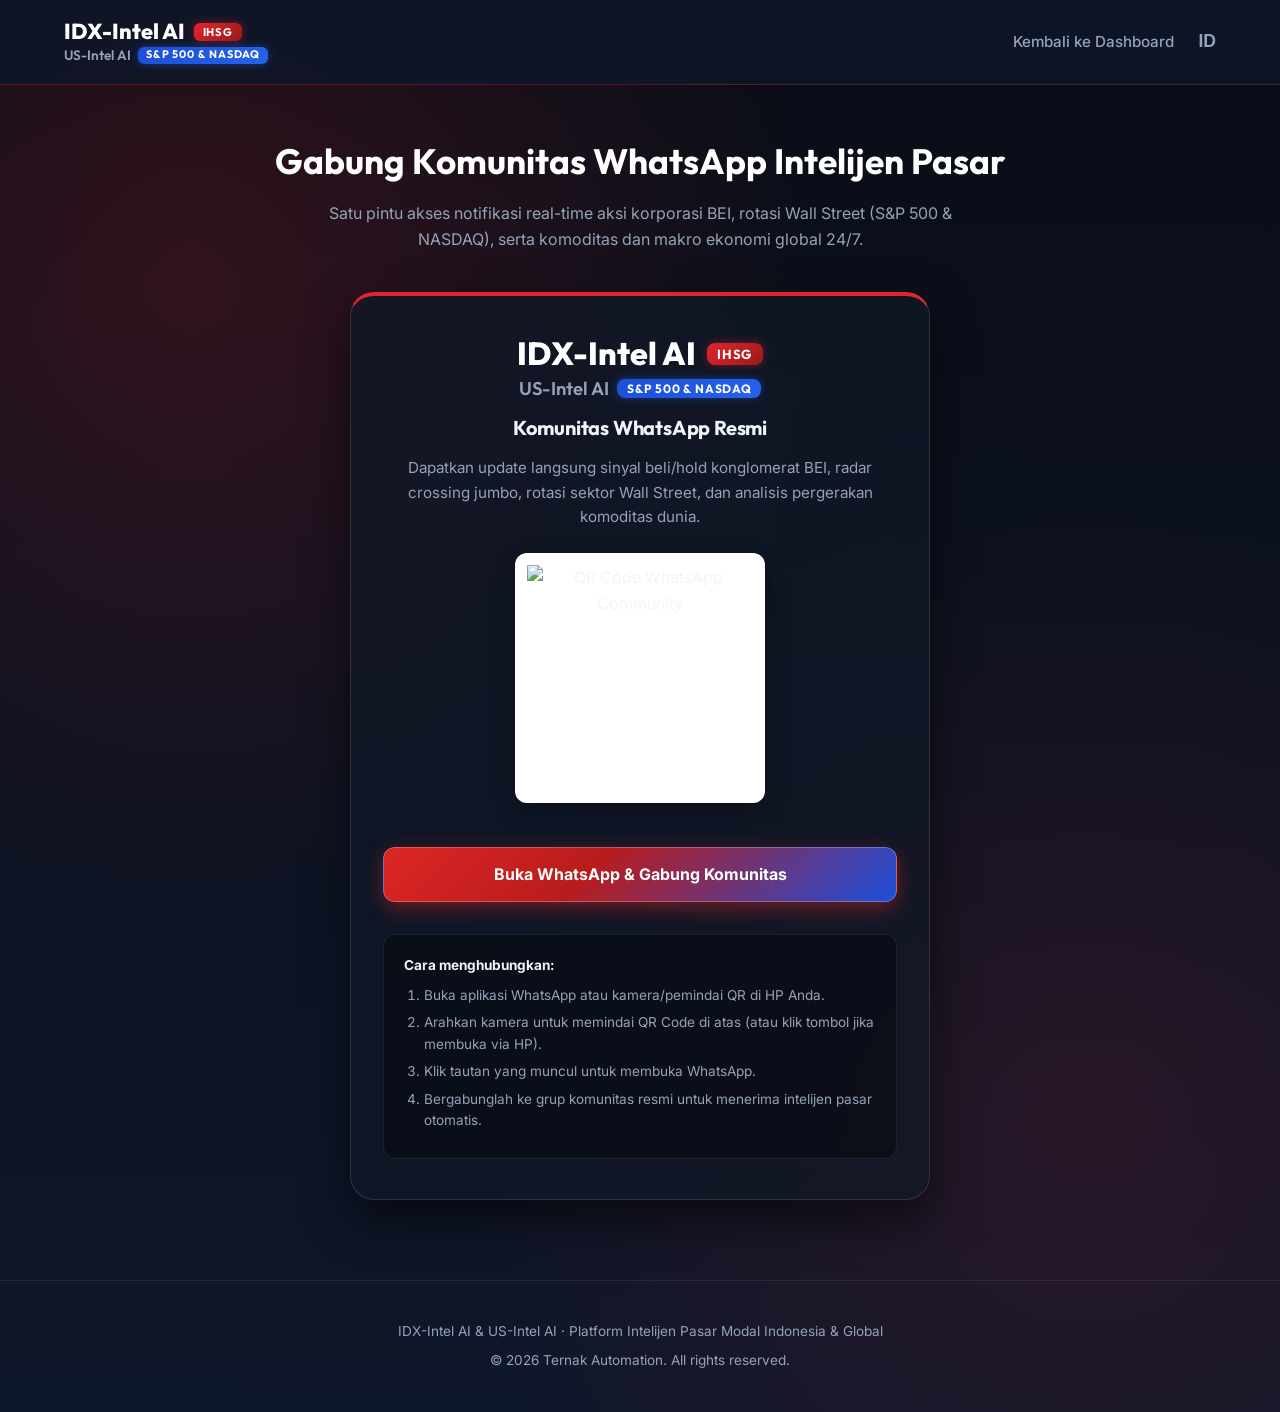
==== commit 6c85a900: "fix: modify for html" ====
--- a/frontend/connect.html
+++ b/frontend/connect.html
@@ -13,8 +13,10 @@
         href="https://fonts.googleapis.com/css2?family=Inter:wght@400;500;600;700&family=Outfit:wght@600;700;800&display=swap"
         rel="stylesheet">
 
+    <link rel="icon" href="data:image/svg+xml,<svg xmlns=%22http://www.w3.org/2000/svg%22 viewBox=%220 0 100 100%22><text y=%22.9em%22 font-size=%2290%22>💸</text></svg>">
     <!-- Shared Styles -->
-    <link rel="stylesheet" href="./style.css?v=3.0">
+    <link rel="stylesheet" href="./style.css?v=3.3">
+    <script src="https://cdn.jsdelivr.net/npm/@phosphor-icons/web@2.1.1"></script>
 
     <style>
         .connect-wrapper {
@@ -129,80 +131,46 @@
             Bergabunglah ke grup WhatsApp resmi untuk menerima notifikasi real-time dan analisis pasar 24/7.
         </p>
 
-        <div class="dual-connect-grid">
-            <!-- CARD 1: IDX-INTEL AI -->
-            <div class="connect-card-dual idx-card">
-                <div>
-                    <div style="font-size: 2.5rem; margin-bottom: 0.5rem;">🇮🇩</div>
-                    <h3 style="font-size: 1.4rem; color: #fff; margin-bottom: 0.5rem;"
-                        data-i18n="connect.idx_card_title">Grup WhatsApp IDX-Intel AI</h3>
-                    <p style="color: var(--text-sub); font-size: 0.9rem;" data-i18n="connect.idx_card_desc">
-                        Notifikasi keterbukaan informasi BEI, Konglo Move, Crossing Negosiasi, dan Aksi Korporasi IHSG.
-                    </p>
-
-                    <div class="qr-placeholder" id="qrContainerIdx">
-                        <div class="qr-loading-overlay" id="qrLoaderIdx">
-                            <div class="spinner"></div>
-                            <span data-i18n="connect.loading">Mengambil QR Code...</span>
-                        </div>
-                        <img src="" alt="QR Code IDX" id="qrImageIdx" style="display:none;">
+        <div class="single-connect-card">
+            <div>
+                <div class="card-title-stacked">
+                    <div class="card-title-row-main">
+                        <span>IDX-Intel AI</span>
+                        <span class="logo-badge">IHSG</span>
                     </div>
-
-                    <a href="https://chat.whatsapp.com/CJVb20tuP5XLipAsG0xHib?s=cl&p=a&mlu=4" target="_blank"
-                        rel="noopener noreferrer" class="btn-patriot"
-                        style="width: 100%; display: block; margin-top: 1rem;" data-i18n="connect.join_btn">
-                        Buka WhatsApp & Gabung Grup
-                    </a>
+                    <div class="card-title-row-sub">
+                        <span>US-Intel AI</span>
+                        <span class="logo-badge-us">S&P 500 & NASDAQ</span>
+                    </div>
                 </div>
-
-                <div class="steps">
-                    <strong data-i18n="connect.instructions">Cara menghubungkan:</strong>
-                    <ol>
-                        <li data-i18n="connect.step1">Buka aplikasi WhatsApp atau kamera/pemindai QR di HP Anda.</li>
-                        <li data-i18n="connect.step2">Arahkan kamera untuk memindai QR Code di atas.</li>
-                        <li data-i18n="connect.step3">Klik tautan yang muncul untuk membuka WhatsApp.</li>
-                        <li data-i18n="connect.step4">Bergabunglah ke grup komunitas untuk menerima intelijen pasar
-                            otomatis.</li>
-                    </ol>
+                <h3 class="card-community-subtitle" data-i18n="connect.single_card_title">Komunitas WhatsApp Resmi</h3>
+                <p style="color: var(--text-sub); font-size: 0.95rem; line-height: 1.6; max-width: 480px; margin: 0 auto 1.5rem;" data-i18n="connect.single_card_desc">
+                    Dapatkan update langsung sinyal beli/hold konglomerat BEI, radar crossing jumbo, rotasi sektor Wall Street, dan analisis pergerakan komoditas dunia 24/7.
+                </p>
+
+                <div class="qr-placeholder" id="qrContainer" style="width: 250px; height: 250px;">
+                    <div class="qr-loading-overlay" id="qrLoader">
+                        <div class="spinner"></div>
+                        <span data-i18n="connect.loading">Mengambil QR Code...</span>
+                    </div>
+                    <img src="" alt="QR Code WhatsApp Community" id="qrImage" style="display:none; width: 100%; height: 100%;">
                 </div>
-            </div>
-
-            <!-- CARD 2: S&P500-INTEL AI -->
-            <div class="connect-card-dual sp500-card">
-                <div>
-                    <div style="font-size: 2.5rem; margin-bottom: 0.5rem;">🇺🇸</div>
-                    <h3 style="font-size: 1.4rem; color: #fff; margin-bottom: 0.5rem;"
-                        data-i18n="connect.sp500_card_title">Grup WhatsApp US-Intel AI</h3>
-                    <p style="color: var(--text-sub); font-size: 0.9rem;" data-i18n="connect.sp500_card_desc">
-                        Notifikasi pergerakan Wall Street, saham teknologi NASDAQ, rotasi sektor S&P 500, dan komoditas
-                        global.
-                    </p>
-
-                    <div class="qr-placeholder" id="qrContainerSp500">
-                        <div class="qr-loading-overlay" id="qrLoaderSp500">
-                            <div class="spinner spinner-blue"></div>
-                            <span data-i18n="connect.loading">Mengambil QR Code...</span>
-                        </div>
-                        <img src="" alt="QR Code S&P 500" id="qrImageSp500" style="display:none;">
-                    </div>
-
-                    <a href="https://chat.whatsapp.com/CJVb20tuP5XLipAsG0xHib?s=cl&p=a&mlu=4" target="_blank"
-                        rel="noopener noreferrer" class="btn-sp500"
-                        style="width: 100%; display: block; margin-top: 1rem;" data-i18n="connect.join_btn">
-                        Buka WhatsApp & Gabung Grup
-                    </a>
-                </div>
-
-                <div class="steps">
-                    <strong data-i18n="connect.instructions">Cara menghubungkan:</strong>
-                    <ol>
-                        <li data-i18n="connect.step1">Buka aplikasi WhatsApp atau kamera/pemindai QR di HP Anda.</li>
-                        <li data-i18n="connect.step2">Arahkan kamera untuk memindai QR Code di atas.</li>
-                        <li data-i18n="connect.step3">Klik tautan yang muncul untuk membuka WhatsApp.</li>
-                        <li data-i18n="connect.step4">Bergabunglah ke grup komunitas untuk menerima intelijen pasar
-                            otomatis.</li>
-                    </ol>
-                </div>
+
+                <a href="https://chat.whatsapp.com/LZ2kM8bZDSECbBnO2gZa4H" target="_blank"
+                    rel="noopener noreferrer" class="btn-community-join" data-i18n="connect.join_btn">
+                    <i class="ph ph-whatsapp-logo" style="font-size: 1.3rem;"></i>
+                    <span>Buka WhatsApp & Gabung Komunitas</span>
+                </a>
+            </div>
+
+            <div class="steps" style="margin-top: 2rem;">
+                <strong data-i18n="connect.instructions">Cara menghubungkan:</strong>
+                <ol>
+                    <li data-i18n="connect.step1">Buka aplikasi WhatsApp atau kamera/pemindai QR di HP Anda.</li>
+                    <li data-i18n="connect.step2">Arahkan kamera untuk memindai QR Code di atas (atau klik tombol jika membuka via HP).</li>
+                    <li data-i18n="connect.step3">Klik tautan yang muncul untuk membuka WhatsApp.</li>
+                    <li data-i18n="connect.step4">Bergabunglah ke grup komunitas resmi untuk menerima intelijen pasar otomatis.</li>
+                </ol>
             </div>
         </div>
     </main>
@@ -215,28 +183,19 @@
     </footer>
 
     <!-- i18n logic extension -->
-    <script src="./i18n.js?v=3.0"></script>
+    <script src="./i18n.js?v=3.1"></script>
     <script>
-        // Load QR Codes dynamically
+        // Load QR Code dynamically for the official community
         setTimeout(() => {
-            const qrLoaderIdx = document.getElementById('qrLoaderIdx');
-            const qrImageIdx = document.getElementById('qrImageIdx');
-            if (qrLoaderIdx && qrImageIdx) {
-                qrLoaderIdx.style.display = 'none';
-                const waLinkIdx = encodeURIComponent("https://chat.whatsapp.com/CJVb20tuP5XLipAsG0xHib?s=cl&p=a&mlu=4");
-                qrImageIdx.src = `https://api.qrserver.com/v1/create-qr-code/?size=220x220&data=${waLinkIdx}`;
-                qrImageIdx.style.display = 'block';
+            const qrLoader = document.getElementById('qrLoader');
+            const qrImage = document.getElementById('qrImage');
+            if (qrLoader && qrImage) {
+                qrLoader.style.display = 'none';
+                const waLink = encodeURIComponent("https://chat.whatsapp.com/LZ2kM8bZDSECbBnO2gZa4H");
+                qrImage.src = `https://api.qrserver.com/v1/create-qr-code/?size=250x250&data=${waLink}`;
+                qrImage.style.display = 'block';
             }
-
-            const qrLoaderSp500 = document.getElementById('qrLoaderSp500');
-            const qrImageSp500 = document.getElementById('qrImageSp500');
-            if (qrLoaderSp500 && qrImageSp500) {
-                qrLoaderSp500.style.display = 'none';
-                const waLinkSp500 = encodeURIComponent("https://chat.whatsapp.com/CJVb20tuP5XLipAsG0xHib?s=cl&p=a&mlu=4");
-                qrImageSp500.src = `https://api.qrserver.com/v1/create-qr-code/?size=220x220&data=${waLinkSp500}`;
-                qrImageSp500.style.display = 'block';
-            }
-        }, 1500);
+        }, 800);
     </script>
 </body>
 
--- a/frontend/style.css
+++ b/frontend/style.css
@@ -261,36 +261,217 @@
             border: 1px solid rgba(225, 36, 46, 0.3);
         }
 
-        /* PROBLEM SECTION */
+        /* PROBLEM SECTION (TERNAKUANG MODUL STYLE - DOP BLACK TRANSPARENT) */
         .problem-section {
-            background: rgba(17, 24, 39, 0.4);
+            background: rgba(10, 15, 29, 0.6);
             border-top: 1px solid rgba(255, 255, 255, 0.05);
             border-bottom: 1px solid rgba(255, 255, 255, 0.05);
             max-width: 100%;
-        }
-        
-        .problem-list {
-            list-style: none;
-            max-width: 800px;
+            padding: 5rem 5%;
+        }
+
+        .problem-timeline {
+            max-width: 1100px;
             margin: 0 auto;
-            padding: 0;
-        }
-        
-        .problem-list li {
-            font-size: 1.1rem;
-            margin-bottom: 1.25rem;
-            display: flex;
-            align-items: flex-start;
-            gap: 1rem;
-            background: rgba(255,255,255,0.03);
-            padding: 1rem;
-            border-radius: 8px;
-            border-left: 3px solid #ef4444;
-        }
-        
-        .problem-list i {
-            font-size: 1.4rem;
-            margin-top: 0.1rem;
+            display: flex;
+            flex-direction: column;
+            gap: 2rem;
+            position: relative;
+        }
+
+        .problem-module-item {
+            background: rgba(15, 23, 42, 0.65); /* Dop black transparent */
+            backdrop-filter: blur(16px);
+            -webkit-backdrop-filter: blur(16px);
+            border: 1px solid rgba(255, 255, 255, 0.08);
+            border-radius: 20px;
+            padding: 2.25rem;
+            display: grid;
+            grid-template-columns: 420px 1fr;
+            gap: 2.5rem;
+            align-items: stretch;
+            box-shadow: 0 16px 40px rgba(0, 0, 0, 0.5);
+            transition: transform 0.3s ease, border-color 0.3s ease, box-shadow 0.3s ease;
+            position: relative;
+        }
+
+        .problem-module-item:hover {
+            transform: translateY(-3px);
+            border-color: rgba(34, 197, 94, 0.35);
+            box-shadow: 0 20px 48px rgba(0, 0, 0, 0.65), 0 0 20px rgba(34, 197, 94, 0.1);
+        }
+
+        /* Image Card with Overlay (TernakUang Style) */
+        .problem-media-card {
+            position: relative;
+            border-radius: 16px;
+            overflow: hidden;
+            border: 1px solid rgba(255, 255, 255, 0.12);
+            aspect-ratio: 16 / 9;
+            box-shadow: 0 10px 25px rgba(0, 0, 0, 0.5);
+            background: #000;
+            display: flex;
+            align-items: center;
+            justify-content: center;
+        }
+
+        .problem-media-card img {
+            width: 100%;
+            height: 100%;
+            object-fit: cover;
+            display: block;
+            transition: transform 0.5s ease;
+        }
+
+        .problem-module-item:hover .problem-media-card img {
+            transform: scale(1.03);
+        }
+
+        .problem-media-overlay {
+            position: absolute;
+            inset: 0;
+            background: linear-gradient(135deg, rgba(0, 0, 0, 0.8) 0%, rgba(0, 0, 0, 0.25) 55%, rgba(0, 0, 0, 0.75) 100%);
+            display: flex;
+            flex-direction: column;
+            justify-content: center;
+            padding: 1.5rem 1.75rem;
+            z-index: 2;
+            pointer-events: none;
+        }
+
+        .problem-media-tag {
+            font-family: 'Outfit', sans-serif;
+            font-size: 0.8rem;
+            font-weight: 800;
+            color: #22C55E;
+            letter-spacing: 1.5px;
+            text-transform: uppercase;
+            margin-bottom: 0.35rem;
+            text-shadow: 0 0 10px rgba(34, 197, 94, 0.5);
+        }
+
+        .problem-media-title {
+            font-family: 'Outfit', sans-serif;
+            font-size: 1.7rem;
+            font-weight: 800;
+            color: #FFFFFF;
+            line-height: 1.15;
+            margin: 0;
+            text-shadow: 0 2px 10px rgba(0, 0, 0, 0.85);
+        }
+
+        /* Content Column with Integrated Vertical Timeline Line on Checkmark (v) Icon */
+        .problem-timeline-col {
+            display: flex;
+            gap: 1.25rem;
+            align-items: stretch;
+        }
+
+        .problem-module-item:nth-child(1) { z-index: 4; }
+        .problem-module-item:nth-child(2) { z-index: 3; }
+        .problem-module-item:nth-child(3) { z-index: 2; }
+        .problem-module-item:nth-child(4) { z-index: 1; }
+
+        .problem-timeline-track {
+            display: flex;
+            flex-direction: column;
+            align-items: center;
+            width: 32px;
+            flex-shrink: 0;
+            position: relative;
+        }
+
+        .timeline-v-icon {
+            width: 30px;
+            height: 30px;
+            border-radius: 50%;
+            background: #052E16;
+            border: 2px solid #22C55E;
+            color: #22C55E;
+            display: flex;
+            align-items: center;
+            justify-content: center;
+            font-size: 1rem;
+            font-weight: 900;
+            box-shadow: 0 0 14px rgba(34, 197, 94, 0.7);
+            z-index: 6;
+            flex-shrink: 0;
+            margin-top: 0.15rem;
+        }
+
+        .timeline-vertical-line {
+            width: 2px;
+            background: #22C55E;
+            box-shadow: 0 0 8px rgba(34, 197, 94, 0.6);
+            flex: 1;
+            margin-top: 0;
+            border-radius: 2px;
+            z-index: 2;
+        }
+
+        /* Continuous connection between cards on desktop */
+        @media (min-width: 961px) {
+            .problem-module-item:not(:last-child) .timeline-vertical-line {
+                position: absolute;
+                top: 30px;
+                bottom: -6.65rem;
+                left: 50%;
+                transform: translateX(-50%);
+                width: 2px;
+                background: #22C55E;
+                box-shadow: 0 0 8px rgba(34, 197, 94, 0.65);
+                z-index: 5;
+            }
+        }
+
+        .problem-module-item:last-child .timeline-vertical-line {
+            position: relative;
+            width: 2px;
+            min-height: 80px;
+            background: linear-gradient(to bottom, #22C55E 0%, rgba(34, 197, 94, 0.3) 60%, transparent 100%);
+            box-shadow: 0 0 6px rgba(34, 197, 94, 0.3);
+        }
+
+        .problem-text-body {
+            display: flex;
+            flex-direction: column;
+            gap: 0.85rem;
+            flex: 1;
+        }
+
+        .problem-item-title {
+            font-family: 'Outfit', sans-serif;
+            font-size: 1.75rem;
+            font-weight: 700;
+            color: var(--putih-pure);
+            margin: 0;
+            letter-spacing: -0.3px;
+            line-height: 1.2;
+        }
+
+        .problem-desc-p1, .problem-desc-p2 {
+            font-size: 0.96rem;
+            line-height: 1.68;
+            color: #94A3B8;
+            margin: 0;
+        }
+
+        .problem-desc-p1 strong, .problem-desc-p2 strong {
+            color: #F1F5F9;
+        }
+
+        @media (max-width: 960px) {
+            .problem-module-item {
+                grid-template-columns: 1fr;
+                gap: 1.5rem;
+                padding: 1.5rem;
+            }
+
+            .problem-media-card {
+                max-width: 520px;
+                width: 100%;
+                margin: 0 auto;
+            }
         }
 
         /* FILTER SECTION */
@@ -1250,3 +1431,191 @@
             transform: translateY(-2px);
             box-shadow: 0 6px 22px rgba(37, 99, 235, 0.7);
         }
+
+        /* SINGLE UNIFIED COMMUNITY CONNECT CARD */
+        .single-connect-card {
+            max-width: 580px;
+            margin: 1.5rem auto 0;
+            background: var(--card-bg);
+            border: 1px solid var(--card-border);
+            border-top: 4px solid var(--merah-primary);
+            border-radius: 24px;
+            padding: 2.5rem 2rem;
+            text-align: center;
+            backdrop-filter: blur(16px);
+            box-shadow: 0 20px 45px rgba(0, 0, 0, 0.55);
+            transition: transform 0.3s ease, border-color 0.3s ease;
+        }
+
+        .single-connect-card:hover {
+            transform: translateY(-3px);
+            border-color: rgba(255, 255, 255, 0.25);
+        }
+
+        .btn-community-join {
+            background: linear-gradient(135deg, #DC2626 0%, #B91C1C 40%, #1D4ED8 100%);
+            color: var(--putih-pure);
+            border: 1px solid rgba(255, 255, 255, 0.25);
+            padding: 0.85rem 1.75rem;
+            border-radius: 12px;
+            font-weight: 700;
+            font-size: 1rem;
+            cursor: pointer;
+            transition: all 0.3s cubic-bezier(0.4, 0, 0.2, 1);
+            text-decoration: none;
+            display: inline-flex;
+            align-items: center;
+            justify-content: center;
+            gap: 0.5rem;
+            width: 100%;
+            margin-top: 1.25rem;
+            box-shadow: 0 6px 20px rgba(220, 38, 38, 0.45);
+        }
+
+        .btn-community-join:hover {
+            transform: translateY(-2px);
+            box-shadow: 0 8px 28px rgba(220, 38, 38, 0.7);
+            filter: brightness(1.1);
+        }
+
+        .card-title-stacked {
+            display: flex;
+            flex-direction: column;
+            align-items: center;
+            justify-content: center;
+            gap: 0.45rem;
+            margin-bottom: 0.85rem;
+            user-select: none;
+        }
+
+        .card-title-row-main {
+            display: flex;
+            align-items: center;
+            justify-content: center;
+            gap: 0.65rem;
+            font-family: 'Outfit', sans-serif;
+            font-size: 2rem;
+            font-weight: 800;
+            color: var(--putih-pure);
+            line-height: 1.1;
+        }
+
+        .card-title-row-sub {
+            display: flex;
+            align-items: center;
+            justify-content: center;
+            gap: 0.55rem;
+            font-family: 'Outfit', sans-serif;
+            font-size: 1.15rem;
+            font-weight: 600;
+            color: #94A3B8;
+            line-height: 1.1;
+        }
+
+        .card-title-row-main .logo-badge {
+            font-size: 0.82rem;
+            padding: 0.22rem 0.65rem;
+            border-radius: 8px;
+        }
+
+        .card-title-row-sub .logo-badge-us {
+            font-size: 0.75rem;
+            padding: 0.2rem 0.6rem;
+            border-radius: 8px;
+        }
+
+        .card-community-subtitle {
+            font-size: 1.25rem;
+            color: #F1F5F9;
+            margin-bottom: 0.75rem;
+            font-weight: 700;
+            letter-spacing: -0.2px;
+        }
+
+        @media (max-width: 480px) {
+            .card-title-row-main {
+                font-size: 1.55rem;
+                gap: 0.45rem;
+            }
+            .card-title-row-sub {
+                font-size: 0.95rem;
+                gap: 0.35rem;
+            }
+            .card-community-subtitle {
+                font-size: 1.1rem;
+            }
+        }
+
+        /* NAVBAR RESPONSIVE MOBILE SCALING (FIT INTO SINGLE ROW) */
+        @media (max-width: 640px) {
+            .navbar {
+                padding: 0.65rem 0.85rem !important;
+            }
+
+            .logo-stacked {
+                white-space: nowrap !important;
+                gap: 0.15rem !important;
+            }
+
+            .logo-row-main {
+                font-size: 1.05rem !important;
+                gap: 0.35rem !important;
+                white-space: nowrap !important;
+            }
+
+            .logo-row-sub {
+                font-size: 0.68rem !important;
+                gap: 0.25rem !important;
+                white-space: nowrap !important;
+            }
+
+            .logo-badge {
+                padding: 0.1rem 0.38rem !important;
+                font-size: 0.58rem !important;
+                border-radius: 4px !important;
+            }
+
+            .logo-badge-us {
+                padding: 0.08rem 0.32rem !important;
+                font-size: 0.56rem !important;
+                border-radius: 4px !important;
+            }
+
+            .nav-links {
+                gap: 0.45rem !important;
+                align-items: center !important;
+            }
+
+            #langToggle {
+                font-size: 0.85rem !important;
+                padding: 0.2rem 0.3rem !important;
+            }
+
+            .navbar .btn-patriot {
+                padding: 0.35rem 0.75rem !important;
+                font-size: 0.75rem !important;
+                white-space: nowrap !important;
+                border-radius: 6px !important;
+                font-weight: 700 !important;
+                letter-spacing: -0.2px !important;
+            }
+        }
+
+        @media (max-width: 380px) {
+            .navbar {
+                padding: 0.5rem 0.6rem !important;
+            }
+
+            .logo-row-main {
+                font-size: 0.95rem !important;
+            }
+
+            .logo-row-sub {
+                font-size: 0.62rem !important;
+            }
+
+            .navbar .btn-patriot {
+                padding: 0.3rem 0.6rem !important;
+                font-size: 0.7rem !important;
+            }
+        }
